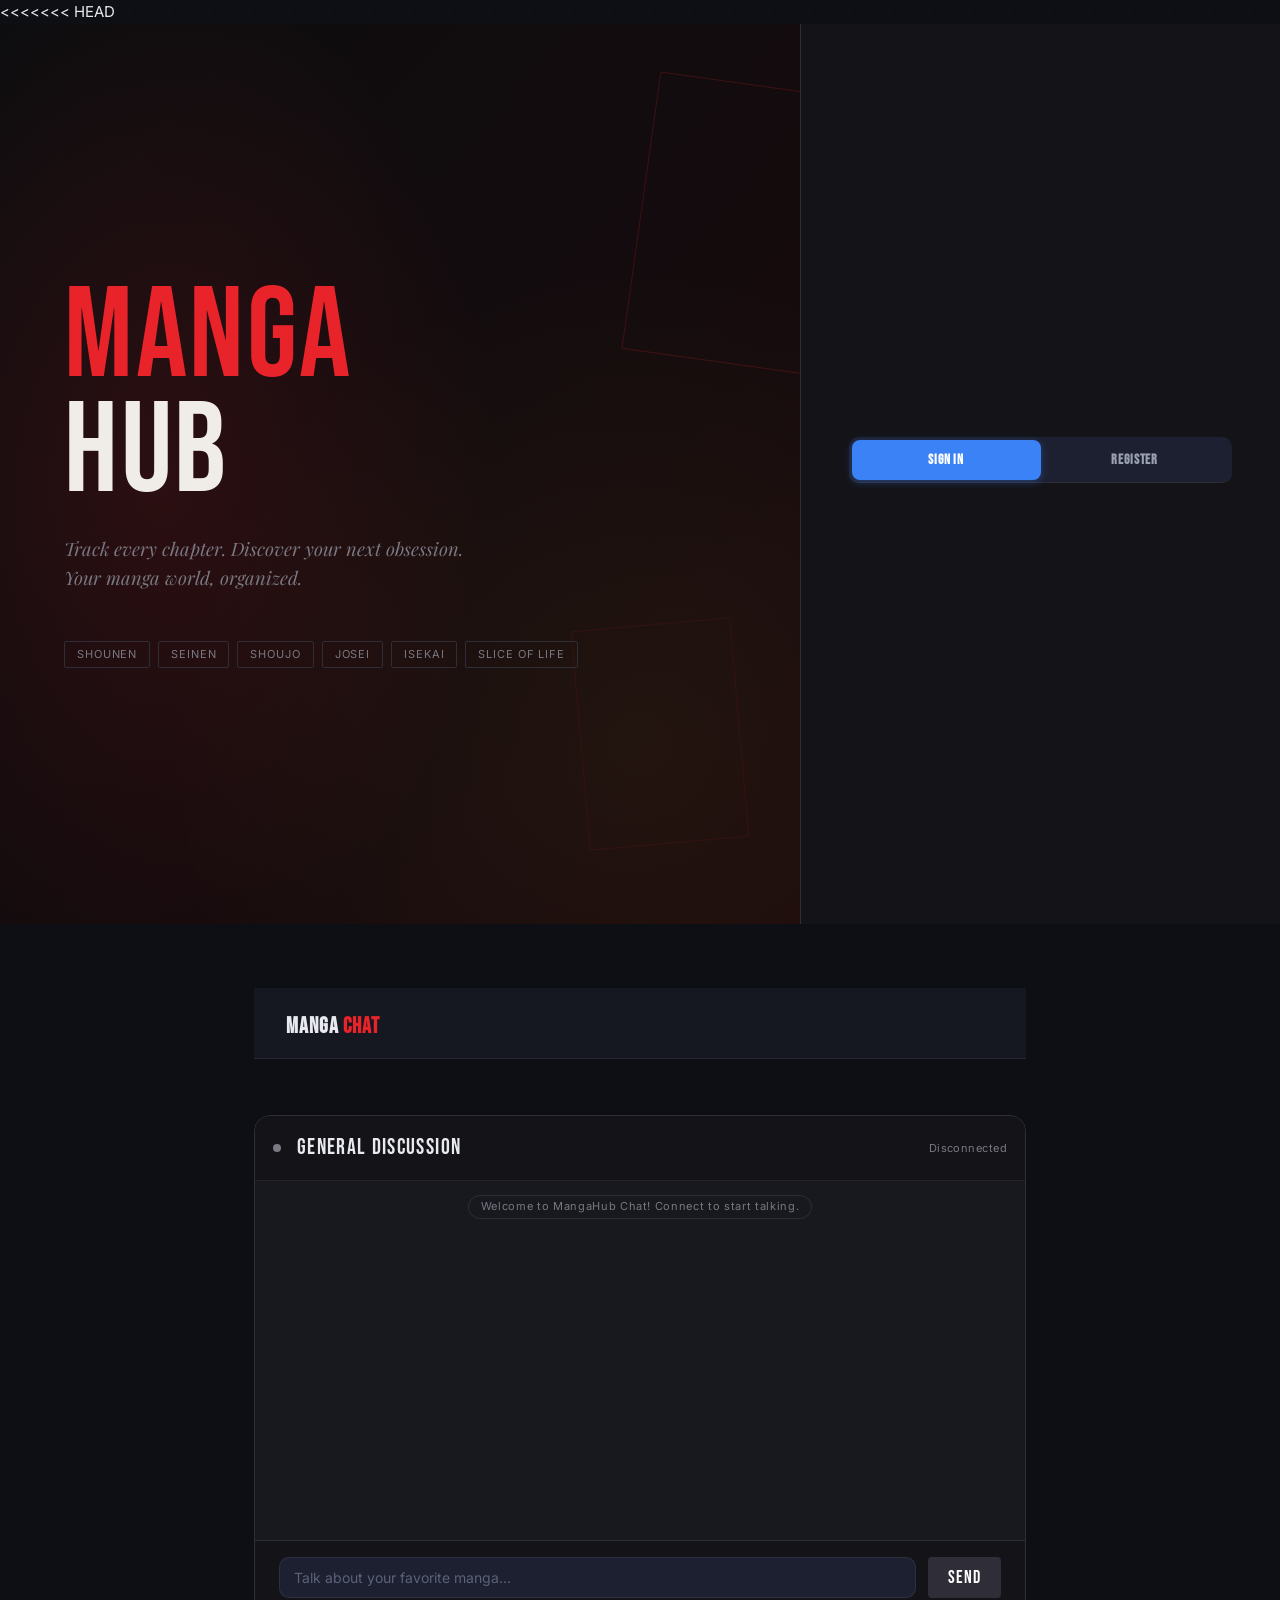
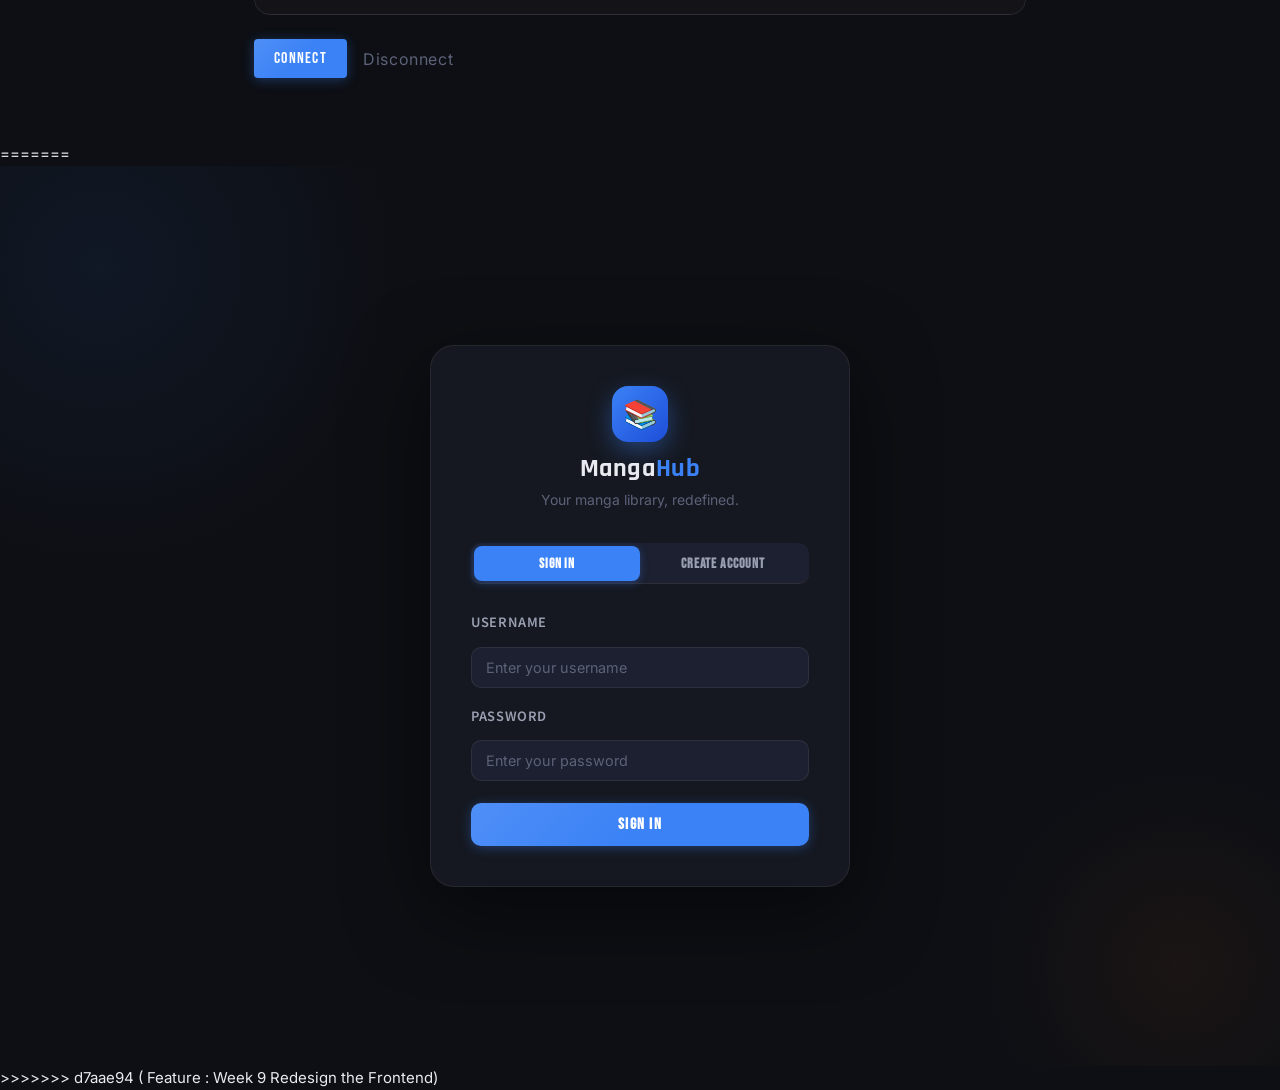
==== Frontend/home.html @ b957f156 "Feature : Week 9 Redesign the Frontend" ====
<!DOCTYPE html>
<html lang="en">
<head>
  <meta charset="UTF-8" />
  <meta name="viewport" content="width=device-width, initial-scale=1.0" />
  <title>MangaHub — Discover</title>
  <link rel="stylesheet" href="css/style.css" />
</head>
<body>
  <div class="app-shell">
    <!-- ── Sidebar ─────────────────────────────────────── -->
    <aside class="sidebar" id="sidebar">
      <div class="sidebar-logo">
        <div class="logo-icon">📚</div>
        <div class="logo-text">Manga<span>Hub</span></div>
      </div>

      <nav class="sidebar-nav">
        <div class="nav-section">
          <div class="nav-section-label">Browse</div>
          <a href="home.html" class="nav-link active">
            <span class="nav-icon">🏠</span> Discover
          </a>
          <a href="library.html" class="nav-link">
            <span class="nav-icon">📚</span> My Library
          </a>
        </div>

        <div class="nav-section">
          <div class="nav-section-label">System</div>
          <a href="#" class="nav-link" id="health-link">
            <span class="nav-icon">❤️</span> Health Check
          </a>
        </div>
      </nav>

      <div class="sidebar-footer">
        <div class="user-pill">
          <div class="user-avatar" id="sidebar-avatar">?</div>
          <div class="user-info">
            <div class="user-name" id="sidebar-username">Loading…</div>
            <div class="user-role">Reader</div>
          </div>
          <button class="btn-logout" id="btn-logout" title="Sign out">🚪</button>
        </div>
      </div>
    </aside>

    <!-- ── Main Content ────────────────────────────────── -->
    <main class="main-content">
      <!-- Header -->
      <header class="page-header">
        <div style="display:flex;align-items:center;gap:14px">
          <button class="btn btn-ghost btn-sm" id="btn-menu" style="display:none">☰</button>
          <div>
            <h1 class="page-title" style="font-size:1.3rem">Discover Manga</h1>
            <div style="font-size:0.78rem;color:var(--text-muted)" id="manga-count">Loading…</div>
          </div>
        </div>

        <div class="search-wrap">
          <span class="search-icon">🔍</span>
          <input
            type="text"
            class="search-input"
            id="search-input"
            placeholder="Search by title or author…"
          />
        </div>
      </header>

      <!-- Body -->
      <div class="page-body">
        <!-- Continue Reading -->
        <section id="continue-section" style="display:none;margin-bottom:32px">
          <div class="section-header">
            <div class="section-title">Continue Reading</div>
          </div>
          <div class="manga-grid" id="continue-grid"></div>
        </section>

        <!-- Genre Filters -->
        <div style="margin-bottom:20px">
          <div class="filter-tabs" id="genre-tabs">
            <!-- rendered by JS -->
          </div>
        </div>

        <!-- All Manga Grid -->
        <section>
          <div class="section-header">
            <div class="section-title">All Manga</div>
          </div>
          <div class="manga-grid" id="manga-grid">
            <div class="loading-spinner" style="grid-column:1/-1"></div>
          </div>
        </section>
      </div>
    </main>
  </div>

  <!-- Health modal -->
  <div id="health-modal" class="modal-overlay" style="display:none">
    <div class="modal">
      <div class="modal-header">
        <h3 class="modal-title">System Health</h3>
        <button class="modal-close" id="health-modal-close">✕</button>
      </div>
      <div class="modal-body" id="health-modal-body">
        <div class="loading-spinner"></div>
      </div>
    </div>
  </div>

  <script type="module">
    import { initHome } from './js/home.js';
    import { apiHealth, showToast } from './js/api.js';
    import { logout } from './js/auth.js';

    initHome();

    // Health check link
    document.getElementById('health-link')?.addEventListener('click', async (e) => {
      e.preventDefault();
      const modal = document.getElementById('health-modal');
      const body  = document.getElementById('health-modal-body');
      modal.style.display = 'flex';

      try {
        const data = await apiHealth();
        body.innerHTML = `
          <div style="display:flex;flex-direction:column;gap:10px">
            ${Object.entries(data).map(([k, v]) => `
              <div style="display:flex;justify-content:space-between;align-items:center;padding:10px 14px;background:var(--bg-card);border-radius:var(--radius-md);border:1px solid var(--border)">
                <span style="font-weight:600;font-family:'Rajdhani',sans-serif">${k}</span>
                <span class="stat-chip ${v === 'ok' || v === true ? 'green' : 'orange'}">${v}</span>
              </div>
            `).join('')}
          </div>
        `;
      } catch (err) {
        body.innerHTML = `<div class="empty-state"><div class="empty-icon">⚠️</div><div class="empty-title">${err.message}</div></div>`;
      }
    });

    document.getElementById('health-modal-close')?.addEventListener('click', () => {
      document.getElementById('health-modal').style.display = 'none';
    });

    // Mobile menu
    document.getElementById('btn-menu').style.display = window.innerWidth < 900 ? 'flex' : 'none';
    window.addEventListener('resize', () => {
      document.getElementById('btn-menu').style.display = window.innerWidth < 900 ? 'flex' : 'none';
    });
  </script>
</body>
</html>
---- Frontend/css/style.css ----
/* =====================================================
   MangaHub — Global Styles
   Dark manga-reader aesthetic: deep navy + ink black
   Accents: electric blue #3B82F6, ember orange #F97316
   Font: Rajdhani (headings) + Inter (body)
   ===================================================== */

@import url('https://fonts.googleapis.com/css2?family=Rajdhani:wght@400;500;600;700&family=Inter:wght@300;400;500;600&family=Noto+Sans+JP:wght@400;700&display=swap');

/* ── CSS Variables ──────────────────────────────── */
:root {
  --bg-base:       #0d0f14;
  --bg-surface:    #151820;
  --bg-card:       #1c2030;
  --bg-elevated:   #222840;
  --bg-sidebar:    #111318;

  --blue:          #3B82F6;
  --blue-dim:      #1d4ed8;
  --blue-glow:     rgba(59,130,246,0.15);
  --orange:        #F97316;
  --orange-dim:    #c2570a;
  --orange-glow:   rgba(249,115,22,0.15);

  --text-primary:  #e8eaf0;
  --text-secondary:#9aa0b2;
  --text-muted:    #5c6278;
  --text-accent:   #3B82F6;

  --border:        rgba(255,255,255,0.07);
  --border-hover:  rgba(59,130,246,0.4);

  --radius-sm:     6px;
  --radius-md:     10px;
  --radius-lg:     16px;
  --radius-xl:     24px;

  --sidebar-w:     240px;
  --transition:    0.2s cubic-bezier(0.4,0,0.2,1);
  --shadow-card:   0 4px 24px rgba(0,0,0,0.4);
  --shadow-glow:   0 0 20px rgba(59,130,246,0.2);
}

/* ── Reset ──────────────────────────────────────── */
*, *::before, *::after { box-sizing: border-box; margin: 0; padding: 0; }

html { font-size: 16px; scroll-behavior: smooth; }

body {
  font-family: 'Inter', sans-serif;
  background: var(--bg-base);
  color: var(--text-primary);
  min-height: 100vh;
  line-height: 1.6;
  -webkit-font-smoothing: antialiased;
}

a { color: inherit; text-decoration: none; }
button { cursor: pointer; font-family: inherit; }
input, textarea, select { font-family: inherit; }
img { display: block; max-width: 100%; }

/* ── Scrollbar ──────────────────────────────────── */
::-webkit-scrollbar { width: 6px; height: 6px; }
::-webkit-scrollbar-track { background: var(--bg-surface); }
::-webkit-scrollbar-thumb { background: var(--bg-elevated); border-radius: 3px; }
::-webkit-scrollbar-thumb:hover { background: var(--blue-dim); }

/* ── Typography ─────────────────────────────────── */
h1, h2, h3, h4, h5 {
  font-family: 'Rajdhani', sans-serif;
  font-weight: 700;
  letter-spacing: 0.02em;
  line-height: 1.2;
}

h1 { font-size: 2.2rem; }
h2 { font-size: 1.6rem; }
h3 { font-size: 1.25rem; }
h4 { font-size: 1.05rem; }

/* ── Layout Shell ───────────────────────────────── */
.app-shell {
  display: flex;
  min-height: 100vh;
}

/* ── Sidebar ────────────────────────────────────── */
.sidebar {
  width: var(--sidebar-w);
  background: var(--bg-sidebar);
  border-right: 1px solid var(--border);
  display: flex;
  flex-direction: column;
  position: fixed;
  top: 0; left: 0;
  height: 100vh;
  z-index: 100;
  transition: transform var(--transition);
}

.sidebar-logo {
  padding: 24px 20px 20px;
  border-bottom: 1px solid var(--border);
  display: flex;
  align-items: center;
  gap: 10px;
}

.sidebar-logo .logo-icon {
  width: 36px; height: 36px;
  background: linear-gradient(135deg, var(--blue), var(--blue-dim));
  border-radius: var(--radius-sm);
  display: flex; align-items: center; justify-content: center;
  font-size: 18px;
  box-shadow: 0 0 12px rgba(59,130,246,0.4);
}

.sidebar-logo .logo-text {
  font-family: 'Rajdhani', sans-serif;
  font-size: 1.4rem;
  font-weight: 700;
  color: var(--text-primary);
}

.sidebar-logo .logo-text span {
  color: var(--blue);
}

.sidebar-nav {
  flex: 1;
  padding: 16px 12px;
  overflow-y: auto;
}

.nav-section {
  margin-bottom: 24px;
}

.nav-section-label {
  font-size: 0.68rem;
  font-weight: 600;
  letter-spacing: 0.1em;
  text-transform: uppercase;
  color: var(--text-muted);
  padding: 0 10px;
  margin-bottom: 6px;
}

.nav-link {
  display: flex;
  align-items: center;
  gap: 10px;
  padding: 10px 12px;
  border-radius: var(--radius-md);
  color: var(--text-secondary);
  font-size: 0.9rem;
  font-weight: 500;
  transition: all var(--transition);
  margin-bottom: 2px;
}

.nav-link:hover {
  background: var(--bg-card);
  color: var(--text-primary);
}

.nav-link.active {
  background: var(--blue-glow);
  color: var(--blue);
  border: 1px solid rgba(59,130,246,0.2);
}

.nav-link .nav-icon {
  font-size: 1.1rem;
  width: 22px;
  text-align: center;
}

.sidebar-footer {
  padding: 16px 12px;
  border-top: 1px solid var(--border);
}

.user-pill {
  display: flex;
  align-items: center;
  gap: 10px;
  padding: 10px 12px;
  border-radius: var(--radius-md);
  background: var(--bg-card);
  border: 1px solid var(--border);
}

.user-avatar {
  width: 32px; height: 32px;
  background: linear-gradient(135deg, var(--orange), var(--orange-dim));
  border-radius: 50%;
  display: flex; align-items: center; justify-content: center;
  font-size: 0.85rem;
  font-weight: 700;
  color: #fff;
  flex-shrink: 0;
}

.user-info { flex: 1; min-width: 0; }
.user-name {
  font-size: 0.85rem;
  font-weight: 600;
  color: var(--text-primary);
  white-space: nowrap;
  overflow: hidden;
  text-overflow: ellipsis;
}
.user-role { font-size: 0.7rem; color: var(--text-muted); }

.btn-logout {
  background: none;
  border: none;
  color: var(--text-muted);
  font-size: 1rem;
  padding: 4px;
  border-radius: var(--radius-sm);
  transition: color var(--transition);
}
.btn-logout:hover { color: #ef4444; }

/* ── Main Content ───────────────────────────────── */
.main-content {
  margin-left: var(--sidebar-w);
  flex: 1;
  min-height: 100vh;
  display: flex;
  flex-direction: column;
}

.page-header {
  padding: 28px 32px 20px;
  border-bottom: 1px solid var(--border);
  background: var(--bg-surface);
  position: sticky;
  top: 0;
  z-index: 50;
  backdrop-filter: blur(12px);
  display: flex;
  align-items: center;
  justify-content: space-between;
  gap: 16px;
}

.page-title {
  font-size: 1.4rem;
}

.page-body {
  flex: 1;
  padding: 28px 32px;
}

/* ── Buttons ────────────────────────────────────── */
.btn {
  display: inline-flex;
  align-items: center;
  justify-content: center;
  gap: 8px;
  padding: 9px 18px;
  border-radius: var(--radius-md);
  font-size: 0.875rem;
  font-weight: 600;
  border: none;
  transition: all var(--transition);
  white-space: nowrap;
}

.btn-primary {
  background: var(--blue);
  color: #fff;
  box-shadow: 0 2px 12px rgba(59,130,246,0.35);
}
.btn-primary:hover {
  background: var(--blue-dim);
  box-shadow: 0 4px 20px rgba(59,130,246,0.5);
  transform: translateY(-1px);
}

.btn-secondary {
  background: var(--bg-elevated);
  color: var(--text-primary);
  border: 1px solid var(--border);
}
.btn-secondary:hover {
  border-color: var(--border-hover);
  background: var(--bg-card);
}

.btn-orange {
  background: var(--orange);
  color: #fff;
  box-shadow: 0 2px 12px rgba(249,115,22,0.35);
}
.btn-orange:hover {
  background: var(--orange-dim);
  box-shadow: 0 4px 20px rgba(249,115,22,0.5);
  transform: translateY(-1px);
}

.btn-ghost {
  background: transparent;
  color: var(--text-secondary);
  border: 1px solid var(--border);
}
.btn-ghost:hover {
  background: var(--bg-card);
  color: var(--text-primary);
}

.btn-sm { padding: 6px 12px; font-size: 0.8rem; }
.btn-lg { padding: 12px 28px; font-size: 1rem; }

.btn:disabled {
  opacity: 0.5;
  cursor: not-allowed;
  transform: none !important;
}

/* ── Form Controls ──────────────────────────────── */
.form-group {
  margin-bottom: 18px;
}

.form-label {
  display: block;
  font-size: 0.8rem;
  font-weight: 600;
  letter-spacing: 0.05em;
  text-transform: uppercase;
  color: var(--text-secondary);
  margin-bottom: 8px;
}

.form-input {
  width: 100%;
  padding: 11px 14px;
  background: var(--bg-card);
  border: 1px solid var(--border);
  border-radius: var(--radius-md);
  color: var(--text-primary);
  font-size: 0.9rem;
  transition: border-color var(--transition), box-shadow var(--transition);
  outline: none;
}

.form-input:focus {
  border-color: var(--blue);
  box-shadow: 0 0 0 3px var(--blue-glow);
}

.form-input::placeholder { color: var(--text-muted); }

.form-select {
  appearance: none;
  background-image: url("data:image/svg+xml,%3Csvg xmlns='http://www.w3.org/2000/svg' width='12' height='12' viewBox='0 0 24 24' fill='none' stroke='%235c6278' stroke-width='2'%3E%3Cpath d='M6 9l6 6 6-6'/%3E%3C/svg%3E");
  background-repeat: no-repeat;
  background-position: right 12px center;
  padding-right: 36px;
}

/* ── Search Bar ─────────────────────────────────── */
.search-wrap {
  position: relative;
  flex: 1;
  max-width: 360px;
}

.search-icon {
  position: absolute;
  left: 12px;
  top: 50%;
  transform: translateY(-50%);
  color: var(--text-muted);
  font-size: 0.9rem;
  pointer-events: none;
}

.search-input {
  width: 100%;
  padding: 9px 14px 9px 36px;
  background: var(--bg-card);
  border: 1px solid var(--border);
  border-radius: var(--radius-md);
  color: var(--text-primary);
  font-size: 0.875rem;
  outline: none;
  transition: border-color var(--transition), box-shadow var(--transition);
}

.search-input:focus {
  border-color: var(--blue);
  box-shadow: 0 0 0 3px var(--blue-glow);
}

.search-input::placeholder { color: var(--text-muted); }

/* ── Cards ──────────────────────────────────────── */
.card {
  background: var(--bg-card);
  border: 1px solid var(--border);
  border-radius: var(--radius-lg);
  overflow: hidden;
  transition: border-color var(--transition), box-shadow var(--transition), transform var(--transition);
}

.card:hover {
  border-color: var(--border-hover);
  box-shadow: var(--shadow-card);
  transform: translateY(-2px);
}

/* ── Manga Grid ─────────────────────────────────── */
.manga-grid {
  display: grid;
  grid-template-columns: repeat(auto-fill, minmax(160px, 1fr));
  gap: 20px;
}

.manga-card {
  background: var(--bg-card);
  border: 1px solid var(--border);
  border-radius: var(--radius-md);
  overflow: hidden;
  cursor: pointer;
  transition: all var(--transition);
  position: relative;
}

.manga-card:hover {
  border-color: var(--border-hover);
  box-shadow: 0 8px 32px rgba(0,0,0,0.5), 0 0 0 1px rgba(59,130,246,0.2);
  transform: translateY(-3px);
}

.manga-card-cover {
  aspect-ratio: 2/3;
  overflow: hidden;
  position: relative;
  background: var(--bg-elevated);
}

.manga-card-cover img {
  width: 100%;
  height: 100%;
  object-fit: cover;
  transition: transform 0.4s ease;
}

.manga-card:hover .manga-card-cover img {
  transform: scale(1.05);
}

.manga-card-cover .cover-placeholder {
  width: 100%;
  height: 100%;
  display: flex;
  align-items: center;
  justify-content: center;
  font-size: 3rem;
  color: var(--text-muted);
  background: linear-gradient(135deg, var(--bg-elevated), var(--bg-card));
}

.manga-card-overlay {
  position: absolute;
  bottom: 0; left: 0; right: 0;
  background: linear-gradient(to top, rgba(0,0,0,0.9) 0%, transparent 100%);
  padding: 20px 10px 10px;
  opacity: 0;
  transition: opacity var(--transition);
}

.manga-card:hover .manga-card-overlay { opacity: 1; }

.manga-status-badge {
  position: absolute;
  top: 8px; right: 8px;
  padding: 3px 7px;
  border-radius: var(--radius-sm);
  font-size: 0.65rem;
  font-weight: 700;
  letter-spacing: 0.05em;
  text-transform: uppercase;
}

.status-ongoing { background: rgba(59,130,246,0.9); color: #fff; }
.status-completed { background: rgba(34,197,94,0.9); color: #fff; }
.status-hiatus { background: rgba(249,115,22,0.9); color: #fff; }

.manga-card-info {
  padding: 10px;
}

.manga-card-title {
  font-family: 'Rajdhani', sans-serif;
  font-weight: 700;
  font-size: 0.95rem;
  color: var(--text-primary);
  line-height: 1.2;
  margin-bottom: 4px;
  display: -webkit-box;
  -webkit-line-clamp: 2;
  -webkit-box-orient: vertical;
  overflow: hidden;
}

.manga-card-author {
  font-size: 0.72rem;
  color: var(--text-muted);
  margin-bottom: 6px;
  white-space: nowrap;
  overflow: hidden;
  text-overflow: ellipsis;
}

.manga-card-meta {
  display: flex;
  align-items: center;
  justify-content: space-between;
  gap: 6px;
}

.manga-chapters {
  font-size: 0.72rem;
  color: var(--blue);
  font-weight: 600;
}

/* ── Genre Tags ─────────────────────────────────── */
.genre-tag {
  display: inline-block;
  padding: 2px 8px;
  border-radius: var(--radius-sm);
  font-size: 0.68rem;
  font-weight: 600;
  letter-spacing: 0.03em;
  background: var(--bg-elevated);
  color: var(--text-secondary);
  border: 1px solid var(--border);
  white-space: nowrap;
}

.genre-tags-wrap {
  display: flex;
  flex-wrap: wrap;
  gap: 5px;
}

/* ── Filter Tabs ────────────────────────────────── */
.filter-tabs {
  display: flex;
  gap: 6px;
  flex-wrap: wrap;
}

.filter-tab {
  padding: 7px 14px;
  border-radius: 99px;
  font-size: 0.82rem;
  font-weight: 600;
  background: var(--bg-card);
  color: var(--text-secondary);
  border: 1px solid var(--border);
  cursor: pointer;
  transition: all var(--transition);
}

.filter-tab:hover {
  border-color: var(--border-hover);
  color: var(--text-primary);
}

.filter-tab.active {
  background: var(--blue);
  color: #fff;
  border-color: var(--blue);
  box-shadow: 0 2px 12px rgba(59,130,246,0.35);
}

/* ── Section Headers ────────────────────────────── */
.section-header {
  display: flex;
  align-items: center;
  justify-content: space-between;
  margin-bottom: 18px;
  gap: 16px;
}

.section-title {
  font-family: 'Rajdhani', sans-serif;
  font-size: 1.15rem;
  font-weight: 700;
  color: var(--text-primary);
  display: flex;
  align-items: center;
  gap: 8px;
}

.section-title::before {
  content: '';
  width: 3px;
  height: 18px;
  background: var(--blue);
  border-radius: 2px;
  display: inline-block;
}

/* ── Progress Bar ───────────────────────────────── */
.progress-wrap {
  background: var(--bg-elevated);
  border-radius: 99px;
  height: 5px;
  overflow: hidden;
  margin-top: 6px;
}

.progress-fill {
  height: 100%;
  background: linear-gradient(90deg, var(--blue), var(--orange));
  border-radius: 99px;
  transition: width 0.5s ease;
}

/* ── Toast Notifications ────────────────────────── */
#toast-container {
  position: fixed;
  top: 20px;
  right: 20px;
  z-index: 9999;
  display: flex;
  flex-direction: column;
  gap: 10px;
  max-width: 340px;
}

.toast {
  display: flex;
  align-items: flex-start;
  gap: 10px;
  padding: 14px 16px;
  background: var(--bg-elevated);
  border: 1px solid var(--border);
  border-radius: var(--radius-md);
  box-shadow: 0 8px 32px rgba(0,0,0,0.5);
  animation: toastIn 0.3s cubic-bezier(0.34,1.56,0.64,1);
  transition: all 0.3s ease;
}

.toast.removing {
  animation: toastOut 0.3s ease forwards;
}

@keyframes toastIn {
  from { opacity: 0; transform: translateX(100%); }
  to   { opacity: 1; transform: translateX(0); }
}

@keyframes toastOut {
  from { opacity: 1; transform: translateX(0); }
  to   { opacity: 0; transform: translateX(100%); }
}

.toast-icon { font-size: 1.1rem; flex-shrink: 0; margin-top: 1px; }
.toast-body { flex: 1; }
.toast-title { font-weight: 700; font-size: 0.85rem; margin-bottom: 2px; }
.toast-msg   { font-size: 0.78rem; color: var(--text-secondary); }

.toast-success { border-left: 3px solid #22c55e; }
.toast-error   { border-left: 3px solid #ef4444; }
.toast-info    { border-left: 3px solid var(--blue); }
.toast-warning { border-left: 3px solid var(--orange); }

/* ── Modal ──────────────────────────────────────── */
.modal-overlay {
  position: fixed;
  inset: 0;
  background: rgba(0,0,0,0.7);
  backdrop-filter: blur(4px);
  z-index: 1000;
  display: flex;
  align-items: center;
  justify-content: center;
  padding: 20px;
  animation: fadeIn 0.2s ease;
}

@keyframes fadeIn { from { opacity: 0; } to { opacity: 1; } }

.modal {
  background: var(--bg-surface);
  border: 1px solid var(--border);
  border-radius: var(--radius-xl);
  width: 100%;
  max-width: 460px;
  max-height: 90vh;
  overflow-y: auto;
  animation: slideUp 0.25s cubic-bezier(0.34,1.56,0.64,1);
}

@keyframes slideUp {
  from { opacity: 0; transform: translateY(20px) scale(0.97); }
  to   { opacity: 1; transform: translateY(0) scale(1); }
}

.modal-header {
  padding: 24px 28px 16px;
  border-bottom: 1px solid var(--border);
  display: flex;
  align-items: center;
  justify-content: space-between;
}

.modal-title {
  font-size: 1.2rem;
}

.modal-close {
  background: var(--bg-card);
  border: 1px solid var(--border);
  color: var(--text-secondary);
  width: 32px; height: 32px;
  border-radius: var(--radius-sm);
  display: flex; align-items: center; justify-content: center;
  cursor: pointer;
  transition: all var(--transition);
}
.modal-close:hover { background: var(--bg-elevated); color: var(--text-primary); }

.modal-body { padding: 24px 28px; }
.modal-footer {
  padding: 16px 28px 24px;
  display: flex;
  gap: 10px;
  justify-content: flex-end;
}

/* ── Empty State ────────────────────────────────── */
.empty-state {
  display: flex;
  flex-direction: column;
  align-items: center;
  justify-content: center;
  padding: 60px 20px;
  text-align: center;
  color: var(--text-muted);
}

.empty-icon { font-size: 3.5rem; margin-bottom: 16px; opacity: 0.4; }
.empty-title { font-size: 1.1rem; font-weight: 600; margin-bottom: 8px; color: var(--text-secondary); }
.empty-desc  { font-size: 0.875rem; line-height: 1.6; }

/* ── Loading States ─────────────────────────────── */
.skeleton {
  background: linear-gradient(90deg, var(--bg-card) 25%, var(--bg-elevated) 50%, var(--bg-card) 75%);
  background-size: 200% 100%;
  animation: shimmer 1.5s infinite;
  border-radius: var(--radius-sm);
}

@keyframes shimmer {
  0%   { background-position: 200% 0; }
  100% { background-position: -200% 0; }
}

.loading-spinner {
  width: 40px; height: 40px;
  border: 3px solid var(--border);
  border-top-color: var(--blue);
  border-radius: 50%;
  animation: spin 0.7s linear infinite;
  margin: 40px auto;
}

@keyframes spin { to { transform: rotate(360deg); } }

/* ── Stats / Counters ───────────────────────────── */
.stat-chip {
  display: inline-flex;
  align-items: center;
  gap: 5px;
  padding: 4px 10px;
  border-radius: 99px;
  font-size: 0.76rem;
  font-weight: 700;
  background: var(--bg-elevated);
  color: var(--text-secondary);
  border: 1px solid var(--border);
}

.stat-chip.blue  { background: var(--blue-glow);   color: var(--blue);   border-color: rgba(59,130,246,0.3); }
.stat-chip.orange{ background: var(--orange-glow);  color: var(--orange); border-color: rgba(249,115,22,0.3); }
.stat-chip.green { background: rgba(34,197,94,0.1); color: #22c55e;       border-color: rgba(34,197,94,0.3); }

/* ── Divider ────────────────────────────────────── */
.divider {
  height: 1px;
  background: var(--border);
  margin: 20px 0;
}

/* ── Auth Page ──────────────────────────────────── */
.auth-page {
  min-height: 100vh;
  background: var(--bg-base);
  display: flex;
  align-items: center;
  justify-content: center;
  padding: 20px;
  position: relative;
  overflow: hidden;
}

.auth-bg-glow {
  position: absolute;
  width: 600px; height: 600px;
  border-radius: 50%;
  background: radial-gradient(circle, rgba(59,130,246,0.08) 0%, transparent 70%);
  top: -200px; left: -200px;
  pointer-events: none;
}

.auth-bg-glow-2 {
  position: absolute;
  width: 400px; height: 400px;
  border-radius: 50%;
  background: radial-gradient(circle, rgba(249,115,22,0.06) 0%, transparent 70%);
  bottom: -100px; right: -100px;
  pointer-events: none;
}

.auth-card {
  width: 100%;
  max-width: 420px;
  background: var(--bg-surface);
  border: 1px solid var(--border);
  border-radius: var(--radius-xl);
  padding: 40px;
  position: relative;
  z-index: 1;
  box-shadow: 0 24px 80px rgba(0,0,0,0.5);
}

.auth-logo {
  text-align: center;
  margin-bottom: 32px;
}

.auth-logo-icon {
  width: 56px; height: 56px;
  background: linear-gradient(135deg, var(--blue), var(--blue-dim));
  border-radius: var(--radius-lg);
  display: flex; align-items: center; justify-content: center;
  font-size: 28px;
  margin: 0 auto 12px;
  box-shadow: 0 8px 24px rgba(59,130,246,0.4);
}

.auth-logo h1 {
  font-size: 1.6rem;
  margin-bottom: 4px;
}

.auth-logo h1 span { color: var(--blue); }

.auth-logo p {
  color: var(--text-muted);
  font-size: 0.875rem;
}

.auth-tabs {
  display: flex;
  background: var(--bg-card);
  border-radius: var(--radius-md);
  padding: 3px;
  margin-bottom: 28px;
}

.auth-tab {
  flex: 1;
  padding: 9px;
  text-align: center;
  font-weight: 600;
  font-size: 0.875rem;
  border-radius: calc(var(--radius-md) - 2px);
  cursor: pointer;
  color: var(--text-secondary);
  transition: all var(--transition);
  border: none;
  background: none;
}

.auth-tab.active {
  background: var(--blue);
  color: #fff;
  box-shadow: 0 2px 8px rgba(59,130,246,0.35);
}

.auth-form { display: none; }
.auth-form.active { display: block; }

.auth-form .btn { width: 100%; margin-top: 4px; }

.auth-error {
  background: rgba(239,68,68,0.1);
  border: 1px solid rgba(239,68,68,0.3);
  border-radius: var(--radius-md);
  padding: 10px 14px;
  color: #f87171;
  font-size: 0.85rem;
  margin-bottom: 16px;
  display: none;
}

/* ── Responsive ─────────────────────────────────── */
@media (max-width: 900px) {
  .sidebar {
    transform: translateX(-100%);
  }
  .sidebar.open {
    transform: translateX(0);
  }
  .main-content {
    margin-left: 0;
  }
  .page-header {
    padding: 16px 20px;
  }
  .page-body {
    padding: 20px;
  }
  .manga-grid {
    grid-template-columns: repeat(auto-fill, minmax(130px, 1fr));
    gap: 14px;
  }
}

/* ── Chat Styles ────────────────────────────────── */
.chat-panel {
  background: var(--bg-surface);
  border: 1px solid var(--border);
  border-radius: var(--radius-lg);
  display: flex;
  flex-direction: column;
  height: 450px;
}

.chat-header {
  padding: 14px 18px;
  border-bottom: 1px solid var(--border);
  display: flex;
  align-items: center;
  justify-content: space-between;
  flex-shrink: 0;
}

.chat-title {
  font-family: 'Rajdhani', sans-serif;
  font-weight: 700;
  font-size: 1rem;
  display: flex;
  align-items: center;
  gap: 8px;
}

.ws-dot {
  width: 8px; height: 8px;
  border-radius: 50%;
  background: var(--text-muted);
  transition: background 0.3s;
}
.ws-dot.connected { background: #22c55e; box-shadow: 0 0 6px rgba(34,197,94,0.6); }
.ws-dot.connecting { background: var(--orange); animation: pulse 1s infinite; }

@keyframes pulse {
  0%, 100% { opacity: 1; }
  50%       { opacity: 0.4; }
}

.chat-messages {
  flex: 1;
  overflow-y: auto;
  padding: 14px 18px;
  display: flex;
  flex-direction: column;
  gap: 10px;
}

.chat-msg {
  display: flex;
  gap: 8px;
  animation: msgIn 0.2s ease;
}

@keyframes msgIn {
  from { opacity: 0; transform: translateY(8px); }
  to   { opacity: 1; transform: translateY(0); }
}

.chat-msg.system {
  justify-content: center;
}

.chat-msg.system .chat-bubble {
  background: transparent;
  color: var(--text-muted);
  font-size: 0.75rem;
  font-style: italic;
  padding: 0;
}

.chat-avatar {
  width: 28px; height: 28px;
  border-radius: 50%;
  background: linear-gradient(135deg, var(--blue), var(--blue-dim));
  display: flex; align-items: center; justify-content: center;
  font-size: 0.7rem;
  font-weight: 700;
  flex-shrink: 0;
  margin-top: 2px;
}

.chat-msg-body { flex: 1; min-width: 0; }

.chat-msg-header {
  display: flex;
  align-items: baseline;
  gap: 8px;
  margin-bottom: 3px;
}

.chat-username {
  font-size: 0.78rem;
  font-weight: 700;
  color: var(--blue);
}

.chat-time {
  font-size: 0.68rem;
  color: var(--text-muted);
}

.chat-bubble {
  background: var(--bg-card);
  border: 1px solid var(--border);
  border-radius: 0 var(--radius-md) var(--radius-md) var(--radius-md);
  padding: 8px 12px;
  font-size: 0.85rem;
  color: var(--text-primary);
  line-height: 1.5;
  word-break: break-word;
}

.chat-msg.own .chat-avatar {
  background: linear-gradient(135deg, var(--orange), var(--orange-dim));
  order: 2;
}
.chat-msg.own .chat-msg-body {
  order: 1;
  display: flex;
  flex-direction: column;
  align-items: flex-end;
}
.chat-msg.own .chat-msg-header { flex-direction: row-reverse; }
.chat-msg.own .chat-username { color: var(--orange); }
.chat-msg.own .chat-bubble {
  background: var(--blue-glow);
  border-color: rgba(59,130,246,0.2);
  border-radius: var(--radius-md) 0 var(--radius-md) var(--radius-md);
}

.chat-input-wrap {
  padding: 12px 18px;
  border-top: 1px solid var(--border);
  display: flex;
  gap: 10px;
  flex-shrink: 0;
}

.chat-input {
  flex: 1;
  padding: 9px 14px;
  background: var(--bg-card);
  border: 1px solid var(--border);
  border-radius: var(--radius-md);
  color: var(--text-primary);
  font-size: 0.875rem;
  outline: none;
  transition: border-color var(--transition);
}

.chat-input:focus { border-color: var(--blue); }
.chat-input::placeholder { color: var(--text-muted); }

.chat-send-btn {
  padding: 9px 16px;
  background: var(--blue);
  border: none;
  border-radius: var(--radius-md);
  color: #fff;
  font-size: 0.9rem;
  transition: background var(--transition);
}
.chat-send-btn:hover { background: var(--blue-dim); }

/* ── Manga Detail Specific ──────────────────────── */
.manga-detail-hero {
  display: grid;
  grid-template-columns: 200px 1fr;
  gap: 28px;
  margin-bottom: 28px;
}

.manga-cover-lg {
  width: 200px;
  border-radius: var(--radius-lg);
  overflow: hidden;
  border: 1px solid var(--border);
  aspect-ratio: 2/3;
  background: var(--bg-elevated);
  flex-shrink: 0;
}

.manga-cover-lg img {
  width: 100%; height: 100%;
  object-fit: cover;
}

.manga-meta h1 {
  font-size: 1.8rem;
  margin-bottom: 6px;
  line-height: 1.2;
}

.manga-meta-row {
  display: flex;
  flex-wrap: wrap;
  gap: 10px;
  align-items: center;
  margin-bottom: 14px;
}

.manga-description {
  color: var(--text-secondary);
  font-size: 0.875rem;
  line-height: 1.7;
  margin-bottom: 18px;
  display: -webkit-box;
  -webkit-line-clamp: 4;
  -webkit-box-orient: vertical;
  overflow: hidden;
}

.manga-actions {
  display: flex;
  flex-wrap: wrap;
  gap: 10px;
}

/* ── Library Page ───────────────────────────────── */
.library-tabs {
  display: flex;
  gap: 6px;
  margin-bottom: 24px;
  border-bottom: 1px solid var(--border);
  padding-bottom: 0;
}

.library-tab {
  padding: 10px 18px;
  font-weight: 600;
  font-size: 0.875rem;
  color: var(--text-secondary);
  cursor: pointer;
  border: none;
  background: none;
  border-bottom: 2px solid transparent;
  margin-bottom: -1px;
  transition: all var(--transition);
}

.library-tab.active {
  color: var(--blue);
  border-bottom-color: var(--blue);
}

.library-tab:hover:not(.active) {
  color: var(--text-primary);
}

.library-list {
  display: flex;
  flex-direction: column;
  gap: 12px;
}

.library-item {
  background: var(--bg-card);
  border: 1px solid var(--border);
  border-radius: var(--radius-lg);
  padding: 16px 20px;
  display: grid;
  grid-template-columns: 56px 1fr auto;
  gap: 16px;
  align-items: center;
  transition: all var(--transition);
  cursor: pointer;
}

.library-item:hover {
  border-color: var(--border-hover);
  box-shadow: var(--shadow-card);
}

.library-item-cover {
  width: 56px;
  aspect-ratio: 2/3;
  border-radius: var(--radius-sm);
  overflow: hidden;
  background: var(--bg-elevated);
}

.library-item-cover img {
  width: 100%; height: 100%;
  object-fit: cover;
}

.library-item-title {
  font-family: 'Rajdhani', sans-serif;
  font-weight: 700;
  font-size: 1rem;
  margin-bottom: 4px;
}

.library-item-author {
  font-size: 0.78rem;
  color: var(--text-muted);
  margin-bottom: 8px;
}

.library-item-actions {
  display: flex;
  flex-direction: column;
  align-items: flex-end;
  gap: 8px;
}

@media (max-width: 600px) {
  .manga-detail-hero {
    grid-template-columns: 140px 1fr;
    gap: 16px;
  }
  .manga-cover-lg { width: 140px; }
  .manga-meta h1 { font-size: 1.3rem; }
}
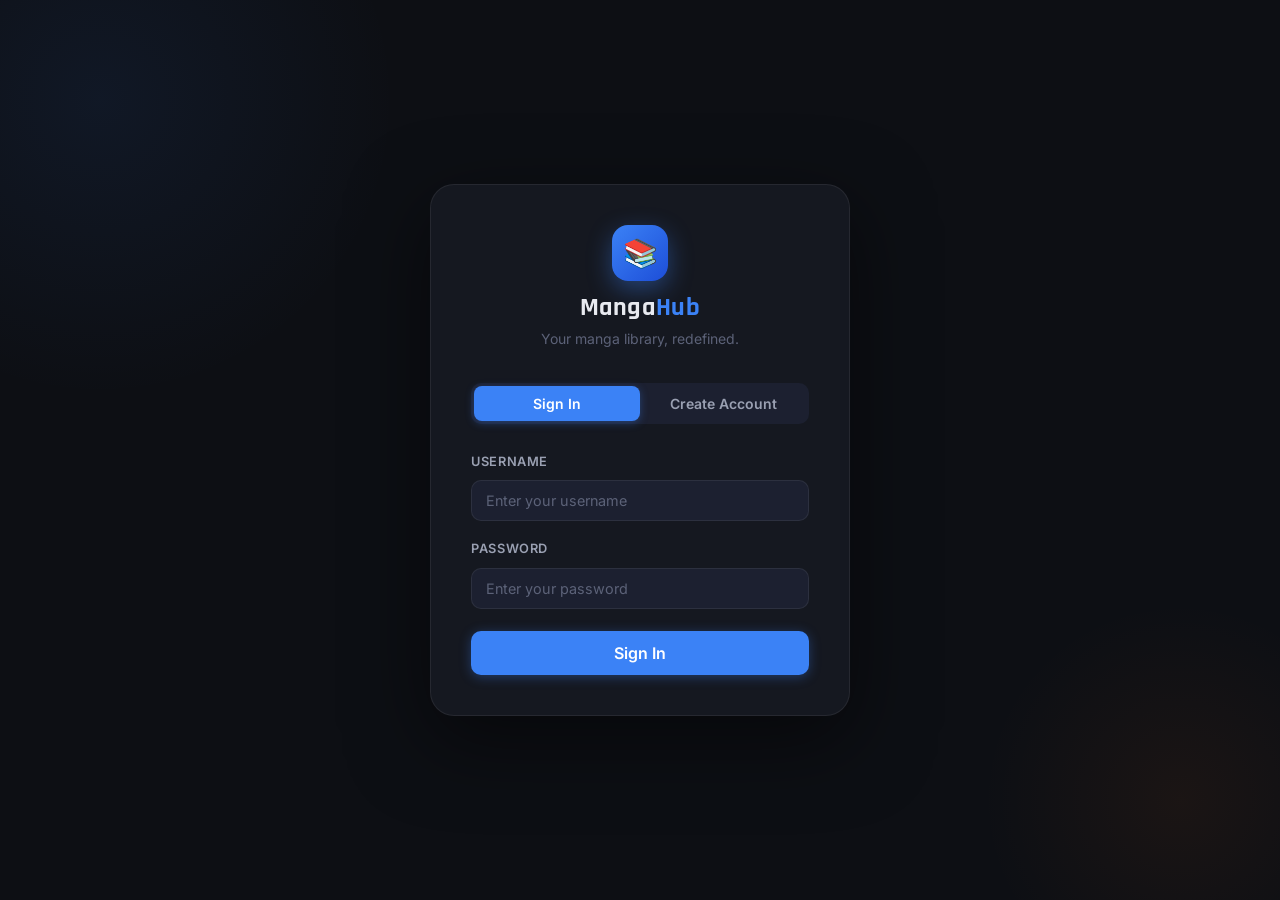
==== commit 4848de87: "Feature : fix the health checks system" ====
--- a/Frontend/home.html
+++ b/Frontend/home.html
@@ -125,17 +125,41 @@
       const modal = document.getElementById('health-modal');
       const body  = document.getElementById('health-modal-body');
       modal.style.display = 'flex';
+      body.innerHTML = '<div class="loading-spinner"></div>';
 
       try {
         const data = await apiHealth();
+        const services = Array.isArray(data.services) ? data.services : [];
+
         body.innerHTML = `
           <div style="display:flex;flex-direction:column;gap:10px">
-            ${Object.entries(data).map(([k, v]) => `
+            <!-- Overall status -->
+            <div style="display:flex;justify-content:space-between;align-items:center;padding:10px 14px;background:var(--bg-card);border-radius:var(--radius-md);border:1px solid var(--border)">
+              <span style="font-weight:600;font-family:'Rajdhani',sans-serif">Overall Status</span>
+              <span class="stat-chip ${data.status === 'healthy' ? 'green' : 'orange'}">${data.status}</span>
+            </div>
+
+            <!-- Divider -->
+            <div style="font-size:0.72rem;color:var(--text-muted);padding:0 4px;letter-spacing:0.05em;text-transform:uppercase">Services</div>
+
+            <!-- Each service -->
+            ${services.map(s => `
               <div style="display:flex;justify-content:space-between;align-items:center;padding:10px 14px;background:var(--bg-card);border-radius:var(--radius-md);border:1px solid var(--border)">
-                <span style="font-weight:600;font-family:'Rajdhani',sans-serif">${k}</span>
-                <span class="stat-chip ${v === 'ok' || v === true ? 'green' : 'orange'}">${v}</span>
+                <div>
+                  <div style="font-weight:600;font-family:'Rajdhani',sans-serif;font-size:0.95rem">${s.name}</div>
+                  ${s.details ? `<div style="font-size:0.72rem;color:var(--text-muted);margin-top:2px">${s.details}</div>` : ''}
+                </div>
+                <div style="display:flex;align-items:center;gap:8px">
+                  ${s.port ? `<span style="font-size:0.72rem;color:var(--text-muted)">:${s.port}</span>` : ''}
+                  <span class="stat-chip ${s.status === 'up' ? 'green' : 'orange'}">${s.status}</span>
+                </div>
               </div>
             `).join('')}
+
+            <!-- Timestamp -->
+            <div style="font-size:0.72rem;color:var(--text-muted);text-align:right;padding:0 4px">
+              Last checked: ${new Date(data.timestamp * 1000).toLocaleTimeString()}
+            </div>
           </div>
         `;
       } catch (err) {
@@ -147,6 +171,13 @@
       document.getElementById('health-modal').style.display = 'none';
     });
 
+    // Close modal on backdrop click
+    document.getElementById('health-modal')?.addEventListener('click', (e) => {
+      if (e.target === document.getElementById('health-modal')) {
+        document.getElementById('health-modal').style.display = 'none';
+      }
+    });
+
     // Mobile menu
     document.getElementById('btn-menu').style.display = window.innerWidth < 900 ? 'flex' : 'none';
     window.addEventListener('resize', () => {
